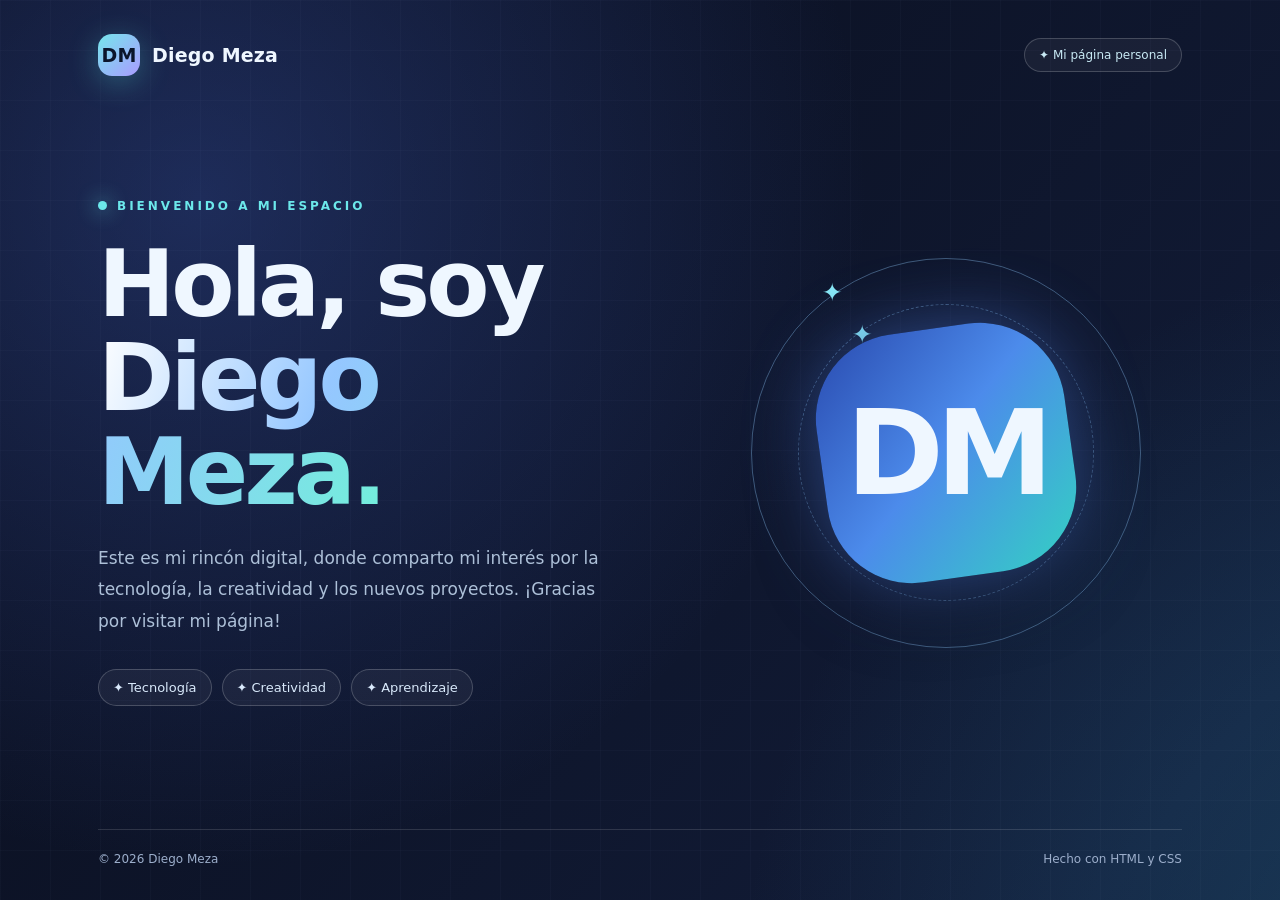
==== diego.html @ 7836c5e2 "Agregar pagina personal Diego Meza como diego.html" ====
<!DOCTYPE html>
<html lang="es">
<head>
  <meta charset="UTF-8">
  <meta name="viewport" content="width=device-width,initial-scale=1">
  <meta name="theme-color" content="#0a1020">
  <meta name="description" content="Página personal de Diego Meza.">
  <title>Diego Meza | Mi espacio personal</title>
  <style>
    :root{color-scheme:dark;--bg:#0a1020;--text:#eff7ff;--sub:#adc0d8;--aqua:#6ce8eb;--violet:#9a82ff}
    *{box-sizing:border-box}
    body{margin:0;min-height:100vh;overflow-x:hidden;background:var(--bg);color:var(--text);font-family:system-ui,-apple-system,"Segoe UI",Roboto,sans-serif}
    .background{position:fixed;inset:0;z-index:-1;background:radial-gradient(circle at 12% 17%,#3853a96b,transparent 38%),radial-gradient(circle at 90% 85%,#286d9270,transparent 42%),linear-gradient(130deg,#090d1b,#121c38 70%,#0c152a);background-size:130% 130%;animation:shift 14s ease-in-out infinite alternate}
    .background:after{content:"";position:absolute;inset:0;opacity:.17;background-image:linear-gradient(#b7d5ff26 1px,transparent 1px),linear-gradient(90deg,#b7d5ff26 1px,transparent 1px);background-size:50px 50px}
    @keyframes shift{to{background-position:100% 100%}}
    .page{max-width:1140px;margin:auto;min-height:100vh;padding:34px 28px;display:flex;flex-direction:column}
    header{display:flex;justify-content:space-between;align-items:center;gap:20px}
    .brand{display:flex;align-items:center;gap:12px;font-size:19px;font-weight:800;letter-spacing:.2px}
    .brand-icon{width:42px;height:42px;display:grid;place-items:center;color:#0b152b;background:linear-gradient(135deg,#75e6eb,#aa9bff);border-radius:14px;box-shadow:0 6px 30px #5ce3e04d}
    .header-tag{padding:9px 14px;border:1px solid #ffffff30;border-radius:40px;background:#ffffff0c;font-size:12px;color:#c8e9f4}
    main{flex:1;display:grid;grid-template-columns:1.18fr 1fr;align-items:center;gap:55px;padding:70px 0}
    .eyebrow{display:flex;align-items:center;gap:10px;color:var(--aqua);font-size:12px;font-weight:800;letter-spacing:3px;margin-bottom:24px}
    .dot{display:block;width:9px;height:9px;background:var(--aqua);border-radius:50%;box-shadow:0 0 20px var(--aqua)}
    h1{font-size:clamp(55px,7.2vw,100px);line-height:1.02;letter-spacing:-4px;margin:0 0 24px;font-weight:800}
    h1 span{background:linear-gradient(110deg,#fff,#95c7ff 42%,#72eedb);background-clip:text;-webkit-background-clip:text;color:transparent}
    .desc{max-width:530px;color:var(--sub);font-size:17px;line-height:1.85}
    .chips{display:flex;gap:10px;flex-wrap:wrap;margin-top:32px}
    .chips span{font-size:13px;color:#d9e9fb;padding:10px 14px;border:1px solid #ffffff32;background:#ffffff0c;border-radius:25px}
    .art{width:min(100%,390px);aspect-ratio:1;justify-self:center;position:relative;display:grid;place-items:center}
    .ring{position:absolute;inset:0;border:1px solid #96ceff5e;border-radius:50%;animation:turn 20s linear infinite}
    .ring:before{content:"✦";position:absolute;left:18%;top:5%;font-size:25px;color:#88e7f5}
    .ring.inner{inset:12%;border-style:dashed;animation-direction:reverse;animation-duration:27s}
    .badge{width:64%;aspect-ratio:1;display:grid;place-items:center;border-radius:34%;background:linear-gradient(135deg,#294aaf,#4c8beb 48%,#33d2c2);transform:rotate(-8deg);box-shadow:0 0 70px #598cff76,0 20px 75px #0007;animation:float 5s ease-in-out infinite}
    .badge span{transform:rotate(8deg);font-size:clamp(65px,10vw,118px);font-weight:900;letter-spacing:-8px}
    @keyframes turn{to{transform:rotate(360deg)}}
    @keyframes float{50%{transform:rotate(-5deg) translateY(-15px)}}
    footer{display:flex;justify-content:space-between;gap:15px;flex-wrap:wrap;border-top:1px solid #ffffff22;padding-top:22px;color:#9caecb;font-size:12px}
    @media(max-width:790px){.page{padding:22px 19px 35px}main{grid-template-columns:1fr;gap:30px;text-align:center;padding:55px 0}.eyebrow,.chips{justify-content:center}.desc{margin:auto}.art{order:-1;max-width:260px}h1{font-size:clamp(51px,11vw,72px);letter-spacing:-2px}}
    @media(max-width:420px){.header-tag{display:none}.art{max-width:220px}footer{justify-content:center}.desc{font-size:15px}}
    @media(prefers-reduced-motion:reduce){*,*::before,*::after{animation:none!important}}
  </style>
</head>
<body>
  <div class="background" aria-hidden="true"></div>
  <div class="page">
    <header>
      <div class="brand"><span class="brand-icon">DM</span> Diego Meza</div>
      <span class="header-tag">✦ Mi página personal</span>
    </header>
    <main>
      <section>
        <div class="eyebrow"><span class="dot"></span> BIENVENIDO A MI ESPACIO</div>
        <h1>Hola, soy<br><span>Diego Meza.</span></h1>
        <p class="desc">Este es mi rincón digital, donde comparto mi interés por la tecnología, la creatividad y los nuevos proyectos. ¡Gracias por visitar mi página!</p>
        <div class="chips"><span>✦ Tecnología</span><span>✦ Creatividad</span><span>✦ Aprendizaje</span></div>
      </section>
      <div class="art" role="img" aria-label="Monograma animado con las iniciales DM">
        <div class="ring"></div><div class="ring inner"></div>
        <div class="badge"><span>DM</span></div>
      </div>
    </main>
    <footer><span>© <span id="year"></span> Diego Meza</span><span>Hecho con HTML y CSS</span></footer>
  </div>
  <script>document.getElementById("year").textContent = new Date().getFullYear();</script>
</body>
</html>
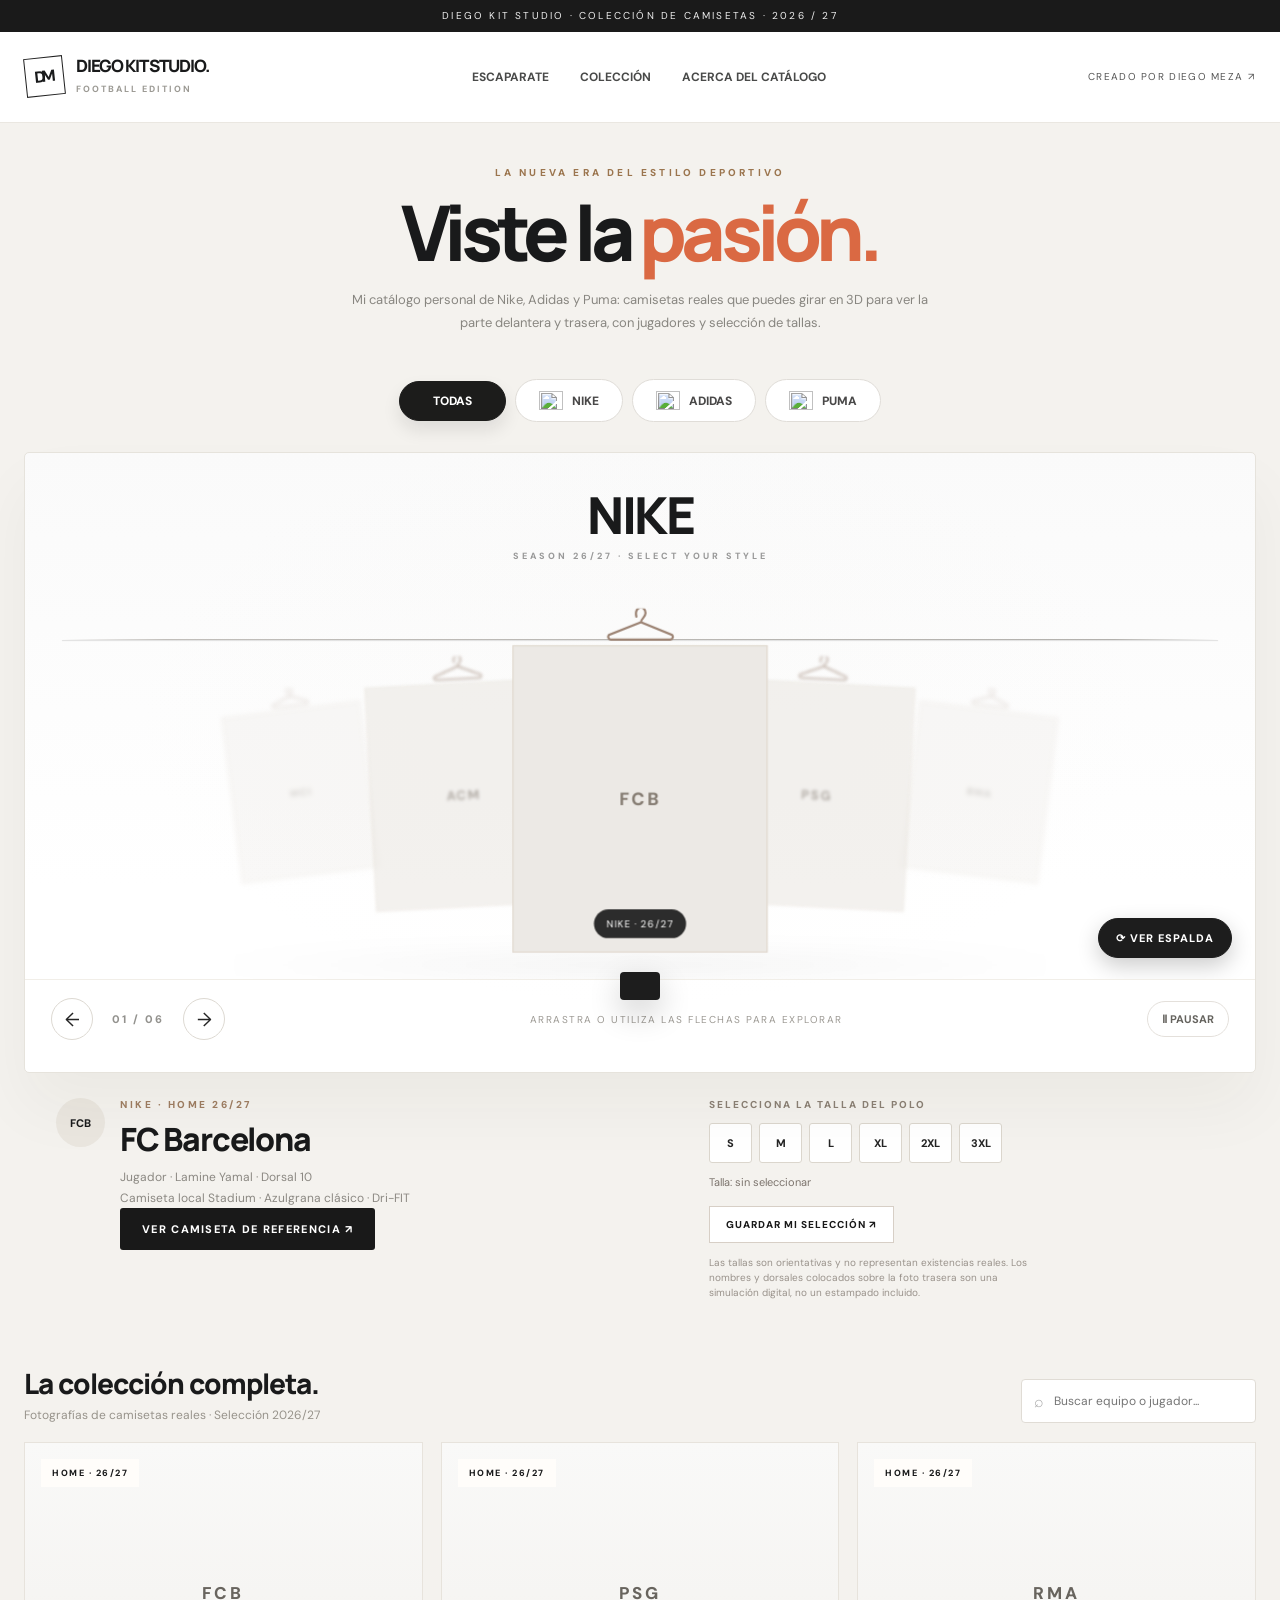
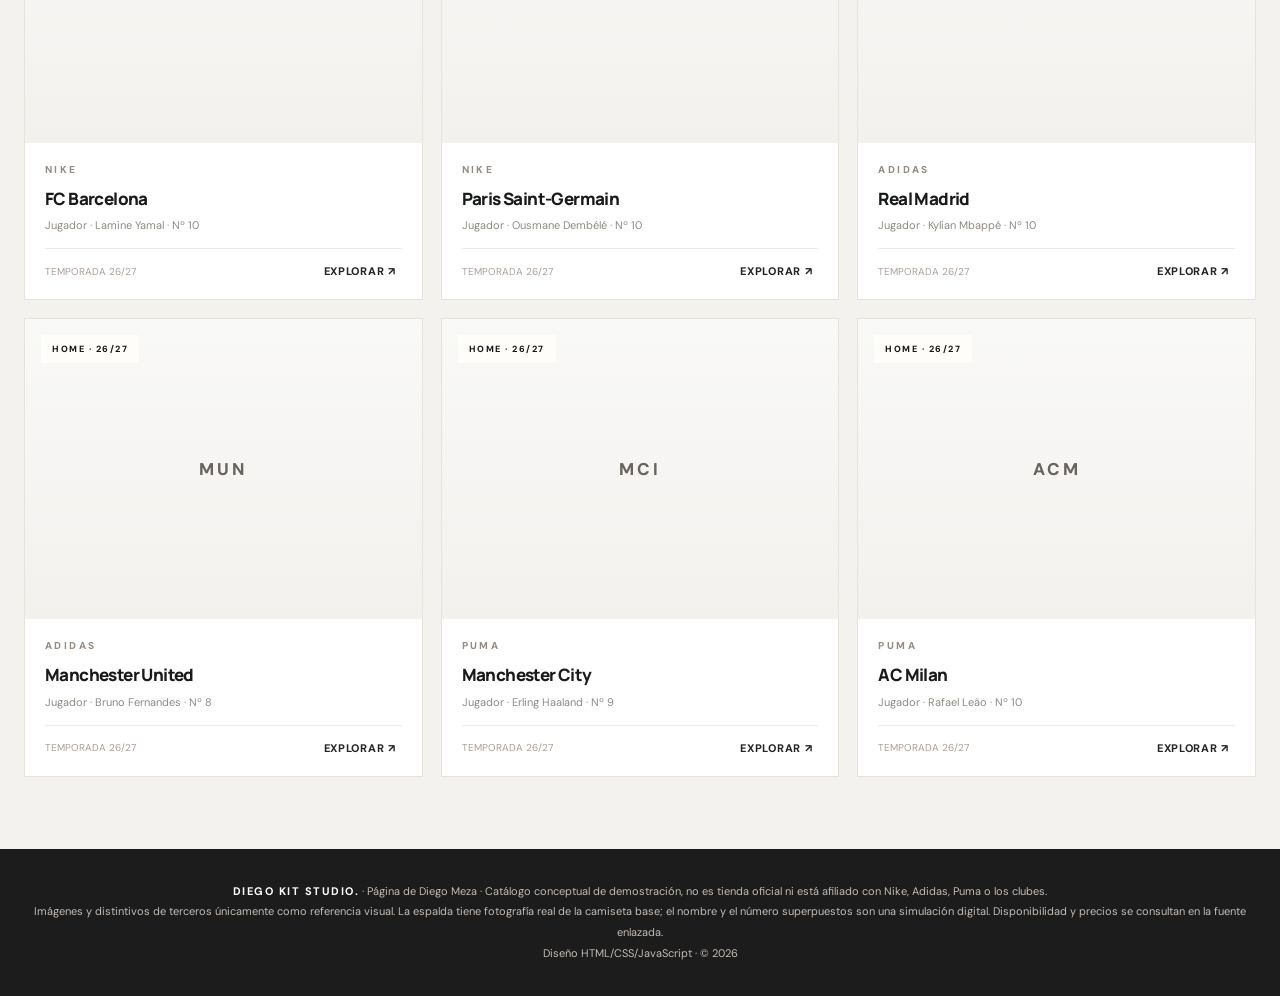
==== commit 03cc5936: "Crear pagina Diego con catalogo premium, fotos frente/espalda, giro 3D y tallas" ====
--- a/diego.html
+++ b/diego.html
@@ -1,66 +1,373 @@
-<!DOCTYPE html>
+<!doctype html>
 <html lang="es">
 <head>
-  <meta charset="UTF-8">
-  <meta name="viewport" content="width=device-width,initial-scale=1">
-  <meta name="theme-color" content="#0a1020">
-  <meta name="description" content="Página personal de Diego Meza.">
-  <title>Diego Meza | Mi espacio personal</title>
-  <style>
-    :root{color-scheme:dark;--bg:#0a1020;--text:#eff7ff;--sub:#adc0d8;--aqua:#6ce8eb;--violet:#9a82ff}
-    *{box-sizing:border-box}
-    body{margin:0;min-height:100vh;overflow-x:hidden;background:var(--bg);color:var(--text);font-family:system-ui,-apple-system,"Segoe UI",Roboto,sans-serif}
-    .background{position:fixed;inset:0;z-index:-1;background:radial-gradient(circle at 12% 17%,#3853a96b,transparent 38%),radial-gradient(circle at 90% 85%,#286d9270,transparent 42%),linear-gradient(130deg,#090d1b,#121c38 70%,#0c152a);background-size:130% 130%;animation:shift 14s ease-in-out infinite alternate}
-    .background:after{content:"";position:absolute;inset:0;opacity:.17;background-image:linear-gradient(#b7d5ff26 1px,transparent 1px),linear-gradient(90deg,#b7d5ff26 1px,transparent 1px);background-size:50px 50px}
-    @keyframes shift{to{background-position:100% 100%}}
-    .page{max-width:1140px;margin:auto;min-height:100vh;padding:34px 28px;display:flex;flex-direction:column}
-    header{display:flex;justify-content:space-between;align-items:center;gap:20px}
-    .brand{display:flex;align-items:center;gap:12px;font-size:19px;font-weight:800;letter-spacing:.2px}
-    .brand-icon{width:42px;height:42px;display:grid;place-items:center;color:#0b152b;background:linear-gradient(135deg,#75e6eb,#aa9bff);border-radius:14px;box-shadow:0 6px 30px #5ce3e04d}
-    .header-tag{padding:9px 14px;border:1px solid #ffffff30;border-radius:40px;background:#ffffff0c;font-size:12px;color:#c8e9f4}
-    main{flex:1;display:grid;grid-template-columns:1.18fr 1fr;align-items:center;gap:55px;padding:70px 0}
-    .eyebrow{display:flex;align-items:center;gap:10px;color:var(--aqua);font-size:12px;font-weight:800;letter-spacing:3px;margin-bottom:24px}
-    .dot{display:block;width:9px;height:9px;background:var(--aqua);border-radius:50%;box-shadow:0 0 20px var(--aqua)}
-    h1{font-size:clamp(55px,7.2vw,100px);line-height:1.02;letter-spacing:-4px;margin:0 0 24px;font-weight:800}
-    h1 span{background:linear-gradient(110deg,#fff,#95c7ff 42%,#72eedb);background-clip:text;-webkit-background-clip:text;color:transparent}
-    .desc{max-width:530px;color:var(--sub);font-size:17px;line-height:1.85}
-    .chips{display:flex;gap:10px;flex-wrap:wrap;margin-top:32px}
-    .chips span{font-size:13px;color:#d9e9fb;padding:10px 14px;border:1px solid #ffffff32;background:#ffffff0c;border-radius:25px}
-    .art{width:min(100%,390px);aspect-ratio:1;justify-self:center;position:relative;display:grid;place-items:center}
-    .ring{position:absolute;inset:0;border:1px solid #96ceff5e;border-radius:50%;animation:turn 20s linear infinite}
-    .ring:before{content:"✦";position:absolute;left:18%;top:5%;font-size:25px;color:#88e7f5}
-    .ring.inner{inset:12%;border-style:dashed;animation-direction:reverse;animation-duration:27s}
-    .badge{width:64%;aspect-ratio:1;display:grid;place-items:center;border-radius:34%;background:linear-gradient(135deg,#294aaf,#4c8beb 48%,#33d2c2);transform:rotate(-8deg);box-shadow:0 0 70px #598cff76,0 20px 75px #0007;animation:float 5s ease-in-out infinite}
-    .badge span{transform:rotate(8deg);font-size:clamp(65px,10vw,118px);font-weight:900;letter-spacing:-8px}
-    @keyframes turn{to{transform:rotate(360deg)}}
-    @keyframes float{50%{transform:rotate(-5deg) translateY(-15px)}}
-    footer{display:flex;justify-content:space-between;gap:15px;flex-wrap:wrap;border-top:1px solid #ffffff22;padding-top:22px;color:#9caecb;font-size:12px}
-    @media(max-width:790px){.page{padding:22px 19px 35px}main{grid-template-columns:1fr;gap:30px;text-align:center;padding:55px 0}.eyebrow,.chips{justify-content:center}.desc{margin:auto}.art{order:-1;max-width:260px}h1{font-size:clamp(51px,11vw,72px);letter-spacing:-2px}}
-    @media(max-width:420px){.header-tag{display:none}.art{max-width:220px}footer{justify-content:center}.desc{font-size:15px}}
-    @media(prefers-reduced-motion:reduce){*,*::before,*::after{animation:none!important}}
-  </style>
+<meta charset="utf-8">
+<meta name="viewport" content="width=device-width,initial-scale=1">
+<meta name="theme-color" content="#161616">
+<meta name="description" content="Selección editorial de camisetas de fútbol Nike, Adidas y Puma. Catálogo visual de demostración.">
+<title>Diego Kit Studio — Mi catálogo deportivo 3D</title>
+<link rel="preconnect" href="https://fonts.googleapis.com">
+<link rel="preconnect" href="https://fonts.gstatic.com" crossorigin>
+<link href="https://fonts.googleapis.com/css2?family=DM+Sans:wght@400;500;600;700&family=Manrope:wght@400;500;600;700;800&display=swap" rel="stylesheet">
+<style>
+:root{--ink:#191a1b;--muted:#82817e;--paper:#f4f2ee;--white:#fff;--line:#e8e5df;--accent:#da6943}
+*{box-sizing:border-box}
+html{scroll-behavior:smooth}
+body{margin:0;color:var(--ink);background:var(--paper);font-family:"DM Sans",Arial,sans-serif;-webkit-font-smoothing:antialiased}
+button,input,a{font:inherit}
+button{cursor:pointer}
+a{color:inherit;text-decoration:none}
+button:focus-visible,a:focus-visible,input:focus-visible{outline:3px solid #e99a61;outline-offset:3px}
+.announcement{min-height:32px;padding:9px 16px;text-align:center;color:#eee;font-size:10px;letter-spacing:2.2px;background:#1a1a1a}
+header{display:flex;justify-content:space-between;align-items:center;gap:25px;padding:25px max(25px,calc((100vw - 1340px)/2));background:#fff;border-bottom:1px solid #eae7e1}
+.identity{display:flex;align-items:center;gap:12px;flex-shrink:0}
+.monogram{width:39px;height:39px;border:1.5px solid #222;display:grid;place-items:center;font-size:16px;font-weight:800;letter-spacing:-4px;padding-right:3px;transform:rotate(-6deg)}
+.identity strong{display:block;font:800 17px Manrope,Arial,sans-serif;letter-spacing:-1px;line-height:1.1}
+.identity small{font-size:9px;color:#9b9993;letter-spacing:2px;font-weight:700}
+nav{display:flex;gap:31px;color:#494a49;font-size:12px;font-weight:700}
+nav a:hover{color:var(--accent)}
+.header-side{font-size:10px;letter-spacing:1.3px;text-transform:uppercase;color:#555;white-space:nowrap}
+main{max-width:1340px;padding:0 24px 72px;margin:auto}
+.intro{text-align:center;padding:43px 0 25px}
+.overline{font-size:10px;letter-spacing:3.2px;font-weight:800;color:#9b754e}
+.intro h1{font-family:Manrope,Arial,sans-serif;font-weight:800;font-size:clamp(40px,6vw,80px);letter-spacing:-5.8px;line-height:1.04;margin:13px 0 16px}
+.intro h1 em{font-style:normal;color:var(--accent)}
+.intro p{max-width:590px;color:#888680;font-size:13px;line-height:1.8;margin:0 auto}
+.filters{display:flex;justify-content:center;flex-wrap:wrap;align-items:center;gap:9px;margin:20px 0 30px}
+.filter{display:flex;gap:9px;align-items:center;border:1px solid #e0ddd8;padding:11px 23px;min-width:107px;justify-content:center;border-radius:100px;background:#fff;color:#494848;font-weight:800;font-size:12px;transition:.25s}
+.filter:hover{transform:translateY(-2px);border-color:#b8a99a}
+.filter.active{background:#1c1c1b;color:white;border-color:#1c1c1b;box-shadow:0 9px 18px #15151519}
+.filter .brand-icon{height:19px;width:24px;object-fit:contain}
+.filter.active .brand-icon{filter:invert(1)}
+.showroom{position:relative;border:1px solid #e6e3dc;border-radius:5px;background:linear-gradient(180deg,#fafafa,#fff 70%);overflow:hidden;box-shadow:0 35px 65px #27251d0b}
+.showroom:before{content:"";position:absolute;inset:0;pointer-events:none;background:radial-gradient(ellipse at 50% 43%,#ece9e216,transparent 58%);z-index:0}
+.top-show{position:relative;z-index:3;text-align:center;padding-top:36px}
+.brand-heading{font:800 clamp(29px,4vw,51px)/1 Manrope,Arial,sans-serif;letter-spacing:-2.5px;margin:0;min-height:54px}
+.brand-strap{letter-spacing:3px;text-transform:uppercase;font-size:9px;color:#999;font-weight:800;margin-top:7px}
+.stage{height:405px;position:relative;isolation:isolate;overflow:hidden;margin-top:12px}
+.stage:before{content:"";height:1px;position:absolute;left:3%;right:3%;top:65px;background:linear-gradient(90deg,transparent,#c1beba 9%,#b3b1ad 91%,transparent);box-shadow:0 1px 1px #ddd;z-index:0}
+.stage:after{content:"";position:absolute;bottom:3px;left:14%;right:14%;height:22px;border-radius:50%;background:radial-gradient(ellipse,#00000018,transparent 73%);filter:blur(13px);z-index:0}
+.stage-card{position:absolute;left:50%;top:52%;width:242px;height:332px;display:grid;place-items:center;transform:translate(-50%,-50%) scale(.6);transition:transform .7s cubic-bezier(.23,1,.32,1),opacity .65s ease,filter .65s ease;opacity:0;pointer-events:none;z-index:1;will-change:transform}
+.stage-card .hanger{position:absolute;top:7px;left:50%;transform:translateX(-50%);width:66px;height:32px;color:#9b8272}
+.stage-card .hanger svg{display:block;width:100%;height:100%}
+.stage-card .photo{position:relative;margin-top:24px;width:230px;height:277px;display:grid;place-items:center}
+.stage-card .photo img{width:100%;height:100%;object-fit:contain;mix-blend-mode:multiply;filter:drop-shadow(0 13px 11px #0000000b)}
+.stage-card .fallback{display:none;text-align:center;place-items:center;width:90%;height:85%;background:#ece9e5;border:1px solid #e0d8cd;color:#393331;font-weight:800;letter-spacing:2px}
+.stage-card.is-broken .photo img{display:none}
+.stage-card.is-broken .fallback{display:grid}
+.stage-card[data-pos="-2"]{opacity:.33;filter:blur(3.2px);transform:translate(-50%,-50%) translateX(-340px) scale(.61) rotate(-7deg);z-index:1}
+.stage-card[data-pos="-1"]{opacity:.64;filter:blur(1.8px);transform:translate(-50%,-50%) translateX(-177px) scale(.81) rotate(-3deg);z-index:3}
+.stage-card[data-pos="0"]{opacity:1;filter:none;transform:translate(-50%,-50%) translateX(0) scale(1.11);z-index:6;pointer-events:auto}
+.stage-card[data-pos="1"]{opacity:.64;filter:blur(1.8px);transform:translate(-50%,-50%) translateX(177px) scale(.81) rotate(3deg);z-index:3}
+.stage-card[data-pos="2"]{opacity:.33;filter:blur(3.2px);transform:translate(-50%,-50%) translateX(340px) scale(.61) rotate(7deg);z-index:1}
+.stage-card[data-pos="hidden"]{opacity:0;filter:blur(6px);transform:translate(-50%,-50%) scale(.4);z-index:0}
+.stage-card[data-pos="0"]:hover{transform:translate(-50%,-50%) scale(1.18) translateY(-7px)}
+.stage-card .photo-badge{position:absolute;bottom:13px;left:50%;transform:translateX(-50%);white-space:nowrap;background:#171717e5;color:white;padding:7px 11px;border-radius:20px;font-size:9px;letter-spacing:1px;opacity:0;transition:.3s}
+.stage-card[data-pos="0"] .photo-badge{opacity:1}
+.stage-footer{position:relative;padding:18px 26px 32px;display:flex;justify-content:space-between;align-items:center;gap:18px;border-top:1px solid #f1eee8}
+.controls{display:flex;align-items:center;gap:10px}
+.round{width:42px;height:42px;border:1px solid #ddd9d2;border-radius:50%;display:grid;place-items:center;background:white;color:#252525;font-size:19px;transition:.2s}
+.round:hover{background:#171717;color:#fff;border-color:#171717}
+.count{font-size:11px;color:#93928e;letter-spacing:2px;font-weight:800;padding:0 9px}
+.stage-note{font-size:10px;letter-spacing:1.5px;color:#9c9993}
+.autoplay{border:1px solid #e4e0db;background:transparent;padding:10px 14px;border-radius:40px;font-size:11px;font-weight:700;color:#65635e}
+.autoplay:hover{border-color:#999}
+.details{display:grid;grid-template-columns:1fr auto;gap:24px;align-items:center;max-width:1180px;margin:0 auto;padding:25px 6px 35px}
+.detail-info{display:flex;align-items:flex-start;gap:15px}
+.crest{width:49px;height:49px;object-fit:contain;flex-shrink:0}
+.crest-alt{display:none;border-radius:50%;background:#eae6df;place-items:center;width:49px;height:49px;font-size:11px;font-weight:800}
+.detail-kicker{font-size:10px;font-weight:800;letter-spacing:2.5px;color:#9e7d62}
+.details h2{font:800 clamp(22px,3vw,32px) Manrope,Arial,sans-serif;letter-spacing:-1.2px;margin:6px 0}
+.details p{color:#8b8882;font-size:12px;line-height:1.7;margin:0}
+.detail-actions{display:flex;align-items:center;gap:10px;flex-wrap:wrap}
+.source-btn{padding:14px 22px;background:#191919;color:white;border-radius:3px;font-size:11px;letter-spacing:1.3px;font-weight:800;display:inline-block;transition:.2s}
+.source-btn:hover{background:var(--accent);transform:translateY(-2px)}
+.section-header{display:flex;justify-content:space-between;align-items:flex-end;gap:20px;margin:29px 0 19px}
+.section-header h2{font:800 28px Manrope,Arial,sans-serif;margin:0;letter-spacing:-1px}
+.section-header p{margin:5px 0 0;color:#97938b;font-size:12px}
+.search{display:flex;align-items:center;background:white;border:1px solid #e0dcd5;border-radius:4px;padding:0 12px;min-width:235px}
+.search span{color:#aaa}
+.search input{background:none;border:0;outline:0!important;padding:13px 10px;min-width:0;width:100%;font-size:12px;color:#252525}
+.gallery{display:grid;grid-template-columns:repeat(3,minmax(0,1fr));gap:18px}
+.product{position:relative;background:#fff;border:1px solid #e7e3dc;overflow:hidden;transition:box-shadow .3s,transform .3s;cursor:pointer}
+.product:hover{transform:translateY(-5px);box-shadow:0 23px 42px #14131217}
+.product-image{height:300px;background:linear-gradient(#f9f9f8,#f3f1ee);display:grid;place-items:center;overflow:hidden;position:relative}
+.product-image img{width:100%;height:100%;object-fit:contain;mix-blend-mode:multiply;padding:18px 25px;transition:transform .6s cubic-bezier(.2,.7,.3,1)}
+.product:hover .product-image img{transform:scale(1.065)}
+.product-image .photo-fail{display:none;color:#68645e;letter-spacing:3px;font-size:17px;font-weight:800}
+.product-image.broken img{display:none}.product-image.broken .photo-fail{display:block}
+.edition{position:absolute;left:16px;top:16px;background:#fffdfa;padding:8px 11px;font-size:9px;letter-spacing:1.5px;font-weight:800}
+.product-info{padding:20px}
+.product-meta{display:flex;align-items:center;justify-content:space-between;gap:12px;margin-bottom:12px}
+.product-brand{font-size:10px;letter-spacing:2.4px;font-weight:800;color:#968b83}
+.product-crest{height:27px;width:27px;object-fit:contain}
+.product h3{font:800 17px Manrope,Arial,sans-serif;line-height:1.3;letter-spacing:-.6px;margin:0 0 8px}
+.player{font-size:11px;color:#8e8a84;margin:0 0 16px}
+.card-bottom{border-top:1px solid #eeeae5;padding-top:14px;display:flex;align-items:center;justify-content:space-between}
+.card-bottom span{font-size:10px;color:#aaa09a}
+.card-bottom button{border:0;background:transparent;font-size:11px;letter-spacing:.7px;font-weight:800;color:#262626}
+.card-bottom button:hover{color:var(--accent)}
+.empty{grid-column:1/-1;padding:65px;text-align:center;color:#838078;background:#fff}
+footer{background:#1c1c1c;color:#c3bcb6;padding:32px 25px;text-align:center;font-size:11px;line-height:1.9}
+footer strong{color:#fff;letter-spacing:1.5px}
+footer a{color:#fff;text-decoration:underline;text-underline-offset:3px}
+@media(max-width:850px){header{padding:20px 24px}nav{display:none}.header-side{display:none}.stage-card[data-pos="-2"]{transform:translate(-50%,-50%) translateX(-252px) scale(.50) rotate(-7deg)}.stage-card[data-pos="-1"]{transform:translate(-50%,-50%) translateX(-135px) scale(.73) rotate(-3deg)}.stage-card[data-pos="1"]{transform:translate(-50%,-50%) translateX(135px) scale(.73) rotate(3deg)}.stage-card[data-pos="2"]{transform:translate(-50%,-50%) translateX(252px) scale(.50) rotate(7deg)}.gallery{grid-template-columns:repeat(2,minmax(0,1fr))}.details{grid-template-columns:1fr}}
+@media(max-width:540px){main{padding:0 12px 42px}.intro{padding:37px 10px 20px}.intro h1{font-size:43px;letter-spacing:-3px}.filters{gap:7px}.filter{padding:10px 15px;min-width:auto;font-size:11px}.filter .brand-icon{width:18px;height:16px}.showroom{border-radius:0}.top-show{padding-top:25px}.stage{height:333px;margin-top:5px}.stage:before{top:49px}.stage-card{width:180px;height:277px}.stage-card .photo{width:180px;height:228px;margin-top:22px}.stage-card .hanger{top:4px}.stage-card[data-pos="-2"]{transform:translate(-50%,-50%) translateX(-182px) scale(.49) rotate(-8deg)}.stage-card[data-pos="-1"]{transform:translate(-50%,-50%) translateX(-106px) scale(.70) rotate(-4deg)}.stage-card[data-pos="0"]{transform:translate(-50%,-50%) scale(1.02)}.stage-card[data-pos="0"]:hover{transform:translate(-50%,-50%) scale(1.08)}.stage-card[data-pos="1"]{transform:translate(-50%,-50%) translateX(106px) scale(.70) rotate(4deg)}.stage-card[data-pos="2"]{transform:translate(-50%,-50%) translateX(182px) scale(.49) rotate(8deg)}.stage-footer{padding:14px 15px 21px}.stage-note{display:none}.details{padding:24px 4px 25px}.detail-actions{margin-left:64px}.section-header{flex-direction:column;align-items:stretch}.gallery{gap:10px}.product-image{height:215px}.product-image img{padding:13px}.product-info{padding:13px}.product h3{font-size:13px}.product-meta{margin-bottom:8px}.product-crest{width:23px;height:23px}.edition{top:8px;left:8px;padding:6px 7px;font-size:8px}.card-bottom span{display:none}.source-btn{font-size:10px;padding:12px 16px}}
+@media(prefers-reduced-motion:reduce){html{scroll-behavior:auto}*,*:before,*:after{animation:none!important;transition:none!important}}
+
+/* GIRO 3D: cada lado muestra una foto real diferente */
+.stage-card .photo{perspective:1100px;isolation:isolate}
+.flip-visual{position:relative;width:100%;height:100%;transform-style:preserve-3d;transition:transform .85s cubic-bezier(.23,.76,.31,1)}
+.stage-card.is-flipped .flip-visual{transform:rotateY(180deg)}
+.photo .side{position:absolute;inset:0;display:grid;place-items:center;backface-visibility:hidden;-webkit-backface-visibility:hidden}
+.photo .side.back{transform:rotateY(180deg)}
+.photo .side img{height:100%;width:100%;object-fit:contain;mix-blend-mode:multiply;filter:drop-shadow(0 12px 15px #0001)}
+.photo .side .fallback{display:none;place-items:center;width:100%;height:100%;font-weight:800;color:#857c72}
+.photo .side.broken-side img{display:none}
+.photo .side.broken-side .fallback{display:grid}
+.print{position:absolute;top:15%;left:50%;transform:translateX(-50%);width:66%;height:50%;display:flex;align-items:center;flex-direction:column;pointer-events:none;color:var(--print)}
+.print b{font:800 13px Manrope,sans-serif;text-transform:uppercase;letter-spacing:.1px;white-space:nowrap}
+.print strong{font:800 88px/.95 Manrope,sans-serif;letter-spacing:-7px;padding-right:7px}
+.print small{font-size:6px;letter-spacing:.6px;background:#242424cc;color:#fff;padding:3px 5px;white-space:nowrap;border-radius:4px}
+.stage-card:not([data-pos="0"]) .print{display:none}
+.stage-card:not([data-pos="0"]) .flip-visual{transform:none!important}
+.flip-button{position:absolute;right:23px;bottom:21px;z-index:12;background:#1d1d1d;color:#fff;border:1px solid #1d1d1d;border-radius:99px;padding:12px 17px;font-size:11px;letter-spacing:1px;font-weight:800;box-shadow:0 8px 22px #0003;transition:background .2s,transform .2s}
+.flip-button:hover{background:#b7794c;transform:translateY(-2px)}
+.details{grid-template-columns:1.1fr .9fr;align-items:start}
+.detail-actions{display:flex;flex-direction:column;align-items:flex-start;gap:12px}
+.sizes-title{font-size:10px;letter-spacing:2px;color:#8b8075;font-weight:800}
+.sizes{display:flex;gap:7px;flex-wrap:wrap}
+.sz{min-width:43px;height:40px;border:1px solid #dbd6cd;background:#fff;color:#242424;font-weight:800;font-size:11px;border-radius:3px}
+.sz:hover{border-color:#333}
+.sz.selected{background:#242424;color:#fff;border-color:#242424}
+.size-summary{min-height:19px;font-size:11px;color:#7c746d}
+.size-hint{font-size:10px;color:#99928b;max-width:320px;line-height:1.5}
+.main-note{font-size:11px;color:#88817a;line-height:1.6;margin:13px 0 0}
+.save-btn{border:1px solid #d7cfc6;background:#fff;color:#191919;padding:11px 16px;font-size:10px;font-weight:800;letter-spacing:1px}
+.save-btn:hover{background:#242424;color:white}
+.toast{position:fixed;bottom:20px;left:50%;transform:translate(-50%,120px);transition:transform .3s;background:#1d1d1d;color:#fff;padding:14px 20px;border-radius:4px;box-shadow:0 12px 32px #0003;z-index:99;font-size:12px}
+.toast.visible{transform:translate(-50%,0)}
+@media(max-width:620px){.stage{height:365px}.stage-card .photo{height:245px}.stage-card{top:50%}.stage-card[data-pos="0"]{transform:translate(-50%,-50%) scale(.95)}.stage-card[data-pos="0"]:hover{transform:translate(-50%,-50%) scale(.96)}.stage-card[data-pos="-1"]{transform:translate(-50%,-50%) translateX(-110px) scale(.64)}.stage-card[data-pos="1"]{transform:translate(-50%,-50%) translateX(110px) scale(.64)}.flip-button{right:11px;bottom:10px;padding:10px;font-size:10px}.print b{font-size:10px}.print strong{font-size:64px;letter-spacing:-5px;padding-right:5px}.print small{font-size:5px}.details{padding:25px 16px;gap:22px}.detail-actions{width:100%}}
+@media(prefers-reduced-motion:reduce){.flip-visual{transition:none!important}}
+
+</style>
 </head>
 <body>
-  <div class="background" aria-hidden="true"></div>
-  <div class="page">
-    <header>
-      <div class="brand"><span class="brand-icon">DM</span> Diego Meza</div>
-      <span class="header-tag">✦ Mi página personal</span>
-    </header>
-    <main>
-      <section>
-        <div class="eyebrow"><span class="dot"></span> BIENVENIDO A MI ESPACIO</div>
-        <h1>Hola, soy<br><span>Diego Meza.</span></h1>
-        <p class="desc">Este es mi rincón digital, donde comparto mi interés por la tecnología, la creatividad y los nuevos proyectos. ¡Gracias por visitar mi página!</p>
-        <div class="chips"><span>✦ Tecnología</span><span>✦ Creatividad</span><span>✦ Aprendizaje</span></div>
-      </section>
-      <div class="art" role="img" aria-label="Monograma animado con las iniciales DM">
-        <div class="ring"></div><div class="ring inner"></div>
-        <div class="badge"><span>DM</span></div>
-      </div>
-    </main>
-    <footer><span>© <span id="year"></span> Diego Meza</span><span>Hecho con HTML y CSS</span></footer>
+<div class="announcement">DIEGO KIT STUDIO · COLECCIÓN DE CAMISETAS · 2026 / 27</div>
+<header>
+  <a href="#" class="identity" aria-label="Ir al inicio de The Kit Club"><span class="monogram">DM</span><span><strong>DIEGO KIT STUDIO.</strong><small>FOOTBALL EDITION</small></span></a>
+  <nav aria-label="Secciones"><a href="#escaparate">ESCAPARATE</a><a href="#coleccion">COLECCIÓN</a><a href="#informacion">ACERCA DEL CATÁLOGO</a></nav>
+  <span class="header-side">CREADO POR DIEGO MEZA ↗</span>
+</header>
+<main>
+ <section class="intro">
+  <div class="overline">LA NUEVA ERA DEL ESTILO DEPORTIVO</div>
+  <h1>Viste la <em>pasión.</em></h1>
+  <p>Mi catálogo personal de Nike, Adidas y Puma: camisetas reales que puedes girar en 3D para ver la parte delantera y trasera, con jugadores y selección de tallas.</p>
+ </section>
+ <div class="filters" role="group" aria-label="Filtrar por marca">
+   <button class="filter active" type="button" data-brand="Todas" aria-pressed="true">TODAS</button>
+   <button class="filter" type="button" data-brand="Nike" aria-pressed="false"><img class="brand-icon" alt="" src="https://cdn.jsdelivr.net/npm/simple-icons@v15/icons/nike.svg"> NIKE</button>
+   <button class="filter" type="button" data-brand="Adidas" aria-pressed="false"><img class="brand-icon" alt="" src="https://cdn.jsdelivr.net/npm/simple-icons@v15/icons/adidas.svg"> ADIDAS</button>
+   <button class="filter" type="button" data-brand="Puma" aria-pressed="false"><img class="brand-icon" alt="" src="https://cdn.jsdelivr.net/npm/simple-icons@v15/icons/puma.svg"> PUMA</button>
+ </div>
+ <section class="showroom" id="escaparate" aria-label="Escaparate interactivo">
+  <div class="top-show"><h2 class="brand-heading" id="brandTitle">THE COLLECTION</h2><p class="brand-strap">SEASON 26/27 · SELECT YOUR STYLE</p></div>
+  <div class="stage" id="stage" aria-label="Camisetas de fútbol con giro en 3D"><button class="flip-button" id="flip" type="button" aria-label="Ver espalda de la camiseta">⟳ VER ESPALDA</button></div>
+  <div class="stage-footer">
+    <div class="controls"><button class="round" id="previous" aria-label="Camiseta anterior">←</button><span class="count" id="counter" aria-live="polite">01 / 09</span><button class="round" id="next" aria-label="Camiseta siguiente">→</button></div>
+    <span class="stage-note">ARRASTRA O UTILIZA LAS FLECHAS PARA EXPLORAR</span>
+    <button class="autoplay" id="pause" type="button" aria-pressed="false">Ⅱ PAUSAR</button>
   </div>
-  <script>document.getElementById("year").textContent = new Date().getFullYear();</script>
+ </section>
+ <section class="details" aria-label="Detalles de la camiseta">
+   <div class="detail-info">
+    <img class="crest" id="selectedCrest" alt="" src="">
+    <div class="crest-alt" id="selectedFallback" aria-hidden="true">FC</div>
+    <div><div class="detail-kicker" id="selectedBrand">NIKE · LOCAL 26/27</div><h2 id="selectedTeam">FC Barcelona</h2><p id="selectedPlayer">Jugador · Lamine Yamal · Dorsal 10</p><p class="main-note" id="selectedDesc"></p>
+    <a class="source-btn" id="selectedLink" href="#" target="_blank" rel="noopener noreferrer">VER CAMISETA DE REFERENCIA ↗</a></div>
+   </div>
+   <div class="detail-actions">
+    <div class="sizes-title">SELECCIONA LA TALLA DEL POLO</div>
+    <div class="sizes" role="group" aria-label="Tallas disponibles de referencia" id="sizes">
+      <button type="button" class="sz" data-size="S" aria-pressed="false">S</button>
+      <button type="button" class="sz" data-size="M" aria-pressed="false">M</button>
+      <button type="button" class="sz" data-size="L" aria-pressed="false">L</button>
+      <button type="button" class="sz" data-size="XL" aria-pressed="false">XL</button>
+      <button type="button" class="sz" data-size="2XL" aria-pressed="false">2XL</button>
+      <button type="button" class="sz" data-size="3XL" aria-pressed="false">3XL</button>
+    </div>
+    <span class="size-summary" id="sizeSummary">Talla: sin seleccionar</span>
+    <button type="button" class="save-btn" id="save">GUARDAR MI SELECCIÓN ↗</button>
+    <div class="size-hint">Las tallas son orientativas y no representan existencias reales. Los nombres y dorsales colocados sobre la foto trasera son una simulación digital, no un estampado incluido.</div>
+   </div>
+ </section>
+ <section id="coleccion">
+  <div class="section-header">
+   <div><h2>La colección completa.</h2><p>Fotografías de camisetas reales · Selección 2026/27</p></div>
+   <label class="search"><span aria-hidden="true">⌕</span><input id="search" type="search" aria-label="Buscar camiseta, equipo o jugador" placeholder="Buscar equipo o jugador..."></label>
+  </div>
+  <div class="gallery" id="gallery"></div>
+ </section>
+</main>
+<footer id="informacion">
+  <strong>DIEGO KIT STUDIO.</strong> · Página de Diego Meza · Catálogo conceptual de demostración, no es tienda oficial ni está afiliado con Nike, Adidas, Puma o los clubes.<br>
+  Imágenes y distintivos de terceros únicamente como referencia visual. La espalda tiene fotografía real de la camiseta base; el nombre y el número superpuestos son una simulación digital. Disponibilidad y precios se consultan en la fuente enlazada.<br>
+  Diseño HTML/CSS/JavaScript · © <span id="year"></span>
+</footer>
+<div class="toast" id="toast" role="status" aria-live="polite"></div>
+<script>
+"use strict";
+const products=[
+{id:"barca",brand:"Nike",team:"FC Barcelona",player:"Lamine Yamal",number:"10",print:"#ffd76b",season:"26/27",badge:"81",short:"FCB",image:"https://www.prosoccer.com/cdn/shop/files/Nike2026-27BarcelonaMen_sStadiumHomeSoccerJersey_Front.jpg?v=1782933305&width=1000",back:"https://www.prosoccer.com/cdn/shop/files/Nike2026-27BarcelonaMen_sStadiumHomeSoccerJersey_Back.jpg?v=1782933305&width=1000",url:"https://www.prosoccer.com/en-gb/products/nike-2026-27-barcelona-mens-stadium-home-soccer-jersey",desc:"Camiseta local Stadium · Azulgrana clásico · Dri-FIT"},
+{id:"psg",brand:"Nike",team:"Paris Saint-Germain",player:"Ousmane Dembélé",number:"10",print:"#fff",season:"26/27",badge:"524",short:"PSG",image:"https://www.prosoccer.com/cdn/shop/files/Nike2026-27PSGMen_sAuthenticHomeSoccerJersey_Front.jpg?v=1785440834&width=1000",back:"https://www.prosoccer.com/cdn/shop/files/Nike2026-27PSGMen_sAuthenticHomeSoccerJersey_Back.jpg?v=1785440834&width=1000",url:"https://www.prosoccer.com/products/nike-2026-27-psg-mens-authentic-home-soccer-jersey",desc:"Camiseta local Authentic · Azul y rojo · Aero-FIT"},
+{id:"madrid",brand:"Adidas",team:"Real Madrid",player:"Kylian Mbappé",number:"10",print:"#175447",season:"26/27",badge:"86",short:"RMA",image:"https://www.prosoccer.com/cdn/shop/files/adidas2026-27RealMadridMen_sStadiumHomeSoccerJersey_Front.jpg?v=1782848711&width=1000",back:"https://www.prosoccer.com/cdn/shop/files/adidas2026-27RealMadridMen_sStadiumHomeSoccerJersey_Back.jpg?v=1782848711&width=1000",url:"https://www.prosoccer.com/products/adidas-2026-27-real-madrid-mens-stadium-home-soccer-jersey",desc:"Camiseta local Stadium · Blanco y verde · CLIMACOOL"},
+{id:"united",brand:"Adidas",team:"Manchester United",player:"Bruno Fernandes",number:"8",print:"#fff",season:"26/27",badge:"66",short:"MUN",image:"https://www.prosoccer.com/cdn/shop/files/adidas2026-27ManchesterUnitedMen_sAuthenticHomeSoccerJersey_Front.jpg?v=1782754349&width=1000",back:"https://www.prosoccer.com/cdn/shop/files/adidas2026-27ManchesterUnitedMen_sAuthenticHomeSoccerJersey_Back.jpg?v=1782754349&width=1000",url:"https://www.prosoccer.com/products/adidas-2026-27-man-united-mens-authentic-home-soccer-jersey",desc:"Camiseta local Authentic · Rojo intenso · CLIMACOOL+"},
+{id:"city",brand:"Puma",team:"Manchester City",player:"Erling Haaland",number:"9",print:"#fff",season:"26/27",badge:"65",short:"MCI",image:"https://www.prosoccer.com/cdn/shop/files/puma-2026-27-manchester-city-mens-stadium-home-soccer-jersey-7393924.jpg?v=1781907320&width=1000",back:"https://www.prosoccer.com/cdn/shop/files/puma-2026-27-manchester-city-mens-stadium-home-soccer-jersey-3117973.jpg?v=1781907320&width=1000",url:"https://www.prosoccer.com/products/puma-2026-27-manchester-city-mens-stadium-home-soccer-jersey",desc:"Camiseta local Stadium · Celeste en degradado · dryCELL"},
+{id:"milan",brand:"Puma",team:"AC Milan",player:"Rafael Leão",number:"10",print:"#fff",season:"26/27",badge:"98",short:"ACM",image:"https://www.prosoccer.com/cdn/shop/files/puma-2026-27-ac-milan-mens-stadium-home-soccer-jersey-2543524.jpg?v=1781907492&width=1000",back:"https://www.prosoccer.com/cdn/shop/files/puma-2026-27-ac-milan-mens-stadium-home-soccer-jersey-3494178.jpg?v=1781907492&width=1000",url:"https://www.prosoccer.com/products/puma-2026-27-ac-milan-mens-stadium-home-soccer-jersey",desc:"Camiseta local Stadium · Rayas rojas y negras · dryCELL"}
+];
+const stage=document.getElementById("stage");
+const gallery=document.getElementById("gallery");
+const counter=document.getElementById("counter");
+const crest=document.getElementById("selectedCrest");
+const selectedFallback=document.getElementById("selectedFallback");
+const selectedLink=document.getElementById("selectedLink");
+const title=document.getElementById("brandTitle");
+const search=document.getElementById("search");
+const pause=document.getElementById("pause");
+let brand="Todas",activeId=products[0].id,visible=products.slice(),manualPause=false,hoverPause=false,flipped=false;const sizesChosen=new Map();
+const reduceMotion=window.matchMedia("(prefers-reduced-motion: reduce)").matches;
+if(reduceMotion){manualPause=true;pause.textContent="▶ REPRODUCIR"}
+const HANGER='<svg viewBox="0 0 80 35" aria-hidden="true"><path d="M36 11c-3-12 10-13 10-4 0 5-5 6-5 10M41 17 6 31a3 3 0 0 0 2 5h65a3 3 0 0 0 2-5L41 17" transform="translate(0 -4)" fill="none" stroke="currentColor" stroke-width="2.4" stroke-linecap="round"/></svg>';
+const allStage=new Map();
+function photoError(img,place){img.addEventListener("error",()=>{place.classList.add(place.classList.contains("stage-card")?"is-broken":"broken")})}
+function makeStage(p){
+ const card=document.createElement("div");card.className="stage-card";card.dataset.id=p.id;card.dataset.pos="hidden";card.setAttribute("role","group");card.setAttribute("aria-label",p.brand+" "+p.team);
+ const hanger=document.createElement("div");hanger.className="hanger";hanger.innerHTML=HANGER;
+ const photo=document.createElement("div");photo.className="photo";
+ const visual=document.createElement("div");visual.className="flip-visual";
+ function face(side){
+   const part=document.createElement("div");part.className="side "+side;
+   const img=document.createElement("img");img.src=side==="front"?p.image:p.back;img.alt="Vista "+(side==="front"?"delantera":"trasera")+" de la camiseta "+p.team;img.loading=p.id===activeId?"eager":"lazy";img.decoding="async";img.addEventListener("error",()=>part.classList.add("broken-side"));
+   const fallback=document.createElement("span");fallback.className="fallback";fallback.textContent=p.short;
+   part.append(img,fallback);
+   if(side==="back"){
+     const print=document.createElement("div");print.className="print";print.style.setProperty("--print",p.print);
+     const name=document.createElement("b");name.textContent=p.player.toUpperCase();
+     const number=document.createElement("strong");number.textContent=p.number;
+     const note=document.createElement("small");note.textContent="VISTA PREVIA DIGITAL";
+     print.append(name,number,note);part.appendChild(print);
+   }
+   return part;
+ }
+ visual.append(face("front"),face("back"));
+ const label=document.createElement("span");label.className="photo-badge";label.textContent=p.brand.toUpperCase()+" · "+p.season;
+ photo.append(visual,label);card.append(hanger,photo);card.addEventListener("click",()=>{if(p.id===activeId)turn();else choose(p.id)});stage.appendChild(card);allStage.set(p.id,card);
+}
+products.forEach(makeStage);
+function activeProduct(){return visible.find(p=>p.id===activeId)||visible[0]}
+function applyPositions(){
+ const n=visible.length;
+ allStage.forEach((card,id)=>{
+  const current=visible.findIndex(p=>p.id===id);
+  if(current===-1||n===0){card.dataset.pos="hidden";card.setAttribute("aria-hidden","true");return}
+  const index=visible.findIndex(p=>p.id===activeId);
+  let d=current-index;
+  if(d>n/2)d-=n;
+  if(d< -n/2)d+=n;
+  card.dataset.pos=Math.abs(d)>2?"hidden":String(d);
+  card.setAttribute("aria-hidden",d===0?"false":"true");
+ });
+}
+function renderActive(){
+ const p=activeProduct();
+ if(!p){return}
+ activeId=p.id;
+ applyPositions();
+ allStage.forEach((card,id)=>card.classList.toggle("is-flipped",id===activeId&&flipped));
+ document.getElementById("flip").textContent=flipped?"⟳ VER FRENTE":"⟳ VER ESPALDA";
+ counter.textContent=String(visible.findIndex(x=>x.id===p.id)+1).padStart(2,"0")+" / "+String(visible.length).padStart(2,"0");
+ title.textContent=brand==="Todas"?p.brand.toUpperCase():brand.toUpperCase();
+ document.getElementById("selectedBrand").textContent=p.brand.toUpperCase()+" · HOME "+p.season;
+ document.getElementById("selectedTeam").textContent=p.team;
+ document.getElementById("selectedPlayer").textContent="Jugador · "+p.player+" · Dorsal "+p.number;
+ document.getElementById("selectedDesc").textContent=p.desc;
+ document.getElementById("sizeSummary").textContent="Talla: "+(sizesChosen.get(p.id)||"sin seleccionar");
+ document.querySelectorAll("[data-size]").forEach(btn=>{const selected=btn.dataset.size===sizesChosen.get(p.id);btn.classList.toggle("selected",selected);btn.setAttribute("aria-pressed",String(selected))});
+ selectedLink.href=p.url;
+ crest.style.display="block";selectedFallback.style.display="none";selectedFallback.textContent=p.short;
+ crest.src="https://crests.football-data.org/"+p.badge+".png";
+ crest.alt="Escudo "+p.team;
+}
+crest.addEventListener("error",()=>{crest.style.display="none";selectedFallback.style.display="grid"});
+function choose(id){if(!visible.some(p=>p.id===id))return;activeId=id;flipped=false;renderActive()}
+function turn(){if(!visible.length)return;flipped=!flipped;renderActive()}
+function cycle(delta){if(!visible.length)return;const i=visible.findIndex(x=>x.id===activeId);activeId=visible[(i+delta+visible.length)%visible.length].id;flipped=false;renderActive()}
+function renderGallery(){
+ gallery.textContent="";
+ if(!visible.length){const d=document.createElement("div");d.className="empty";d.textContent="No encontramos camisetas con esos filtros.";gallery.appendChild(d);return}
+ const frag=document.createDocumentFragment();
+ visible.forEach(p=>{
+  const card=document.createElement("article");card.className="product";card.tabIndex=0;card.setAttribute("aria-label","Ver "+p.team);
+  const imgWrap=document.createElement("div");imgWrap.className="product-image";
+  const photo=document.createElement("img");photo.src=p.image;photo.alt="Camiseta "+p.team+" "+p.season+" "+p.brand;photo.loading="lazy";photo.decoding="async";photoError(photo,imgWrap);
+  const fallback=document.createElement("span");fallback.className="photo-fail";fallback.textContent=p.short;
+  const edition=document.createElement("span");edition.className="edition";edition.textContent="HOME · "+p.season;
+  imgWrap.append(photo,fallback,edition);
+  const content=document.createElement("div");content.className="product-info";
+  const meta=document.createElement("div");meta.className="product-meta";
+  const brandLabel=document.createElement("span");brandLabel.className="product-brand";brandLabel.textContent=p.brand.toUpperCase();
+  const badge=document.createElement("img");badge.className="product-crest";badge.src="https://crests.football-data.org/"+p.badge+".png";badge.alt="Escudo de "+p.team;badge.loading="lazy";badge.addEventListener("error",()=>{badge.style.display="none"});
+  meta.append(brandLabel,badge);
+  const h=document.createElement("h3");h.textContent=p.team;
+  const player=document.createElement("p");player.className="player";player.textContent="Jugador · "+p.player+" · Nº "+p.number;
+  const bottom=document.createElement("div");bottom.className="card-bottom";
+  const season=document.createElement("span");season.textContent="TEMPORADA 26/27";
+  const btn=document.createElement("button");btn.type="button";btn.textContent="EXPLORAR ↗";
+  bottom.append(season,btn);content.append(meta,h,player,bottom);card.append(imgWrap,content);
+  const select=()=>{if(brand!=="Todas"&&brand!==p.brand)brand="Todas";choose(p.id);document.getElementById("escaparate").scrollIntoView({behavior:reduceMotion?"auto":"smooth",block:"center"})};
+  card.addEventListener("click",select);
+  card.addEventListener("keydown",e=>{if(e.key==="Enter"||e.key===" "){e.preventDefault();select()}});
+  frag.appendChild(card);
+ });
+ gallery.appendChild(frag);
+}
+function filter(){
+ const q=search.value.trim().toLocaleLowerCase("es");
+ visible=products.filter(p=>(brand==="Todas"||p.brand===brand)&&[p.brand,p.team,p.player,p.desc].join(" ").toLocaleLowerCase("es").includes(q));
+ if(!visible.length){
+  document.getElementById("selectedTeam").textContent="Sin resultados";
+  document.getElementById("selectedPlayer").textContent="Prueba otra búsqueda o marca.";
+  title.textContent="THE COLLECTION";counter.textContent="00 / 00";selectedLink.hidden=true;document.getElementById("flip").disabled=true;
+  allStage.forEach(card=>{card.dataset.pos="hidden";card.setAttribute("aria-hidden","true")});
+ }else{selectedLink.hidden=false;document.getElementById("flip").disabled=false;if(!visible.some(p=>p.id===activeId))activeId=visible[0].id;flipped=false;renderActive()}
+ renderGallery();
+}
+document.querySelectorAll("[data-brand]").forEach(btn=>btn.addEventListener("click",()=>{
+ brand=btn.dataset.brand;
+ document.querySelectorAll("[data-brand]").forEach(x=>{const active=x===btn;x.classList.toggle("active",active);x.setAttribute("aria-pressed",String(active))});
+ filter();
+}));
+search.addEventListener("input",filter);
+document.getElementById("previous").addEventListener("click",()=>cycle(-1));
+document.getElementById("next").addEventListener("click",()=>cycle(1));
+document.addEventListener("keydown",e=>{
+ if(e.target.matches("input,textarea")||e.altKey||e.ctrlKey||e.metaKey)return;
+ if(e.key==="ArrowLeft")cycle(-1);
+ if(e.key==="ArrowRight")cycle(1);
+});
+let startX=null;
+stage.addEventListener("touchstart",e=>{startX=e.touches[0].clientX},{passive:true});
+stage.addEventListener("touchend",e=>{if(startX===null)return;const x=e.changedTouches[0].clientX-startX;if(Math.abs(x)>45)cycle(x<0?1:-1);startX=null},{passive:true});
+stage.addEventListener("mouseenter",()=>{hoverPause=true});
+document.getElementById("flip").addEventListener("click",e=>{e.stopPropagation();turn()});
+document.querySelectorAll("[data-size]").forEach(btn=>btn.addEventListener("click",()=>{if(!visible.length)return;sizesChosen.set(activeId,btn.dataset.size);renderActive()}));
+document.getElementById("save").addEventListener("click",()=>{const p=activeProduct();if(!p)return;const size=sizesChosen.get(p.id);const t=document.getElementById("toast");t.textContent=size?"Tu selección: "+p.team+" · "+p.player+" · talla "+size:"Primero selecciona una talla.";t.classList.add("visible");clearTimeout(window.kitToast);window.kitToast=setTimeout(()=>t.classList.remove("visible"),3300)});
+stage.addEventListener("mouseleave",()=>{hoverPause=false});
+pause.addEventListener("click",()=>{manualPause=!manualPause;pause.textContent=manualPause?"▶ REPRODUCIR":"Ⅱ PAUSAR";pause.setAttribute("aria-pressed",String(manualPause))});
+setInterval(()=>{if(!manualPause&&!hoverPause&&!flipped&&!document.hidden&&visible.length>1)cycle(1)},5400);
+document.getElementById("year").textContent=String(new Date().getFullYear());
+filter();
+</script>
 </body>
 </html>
